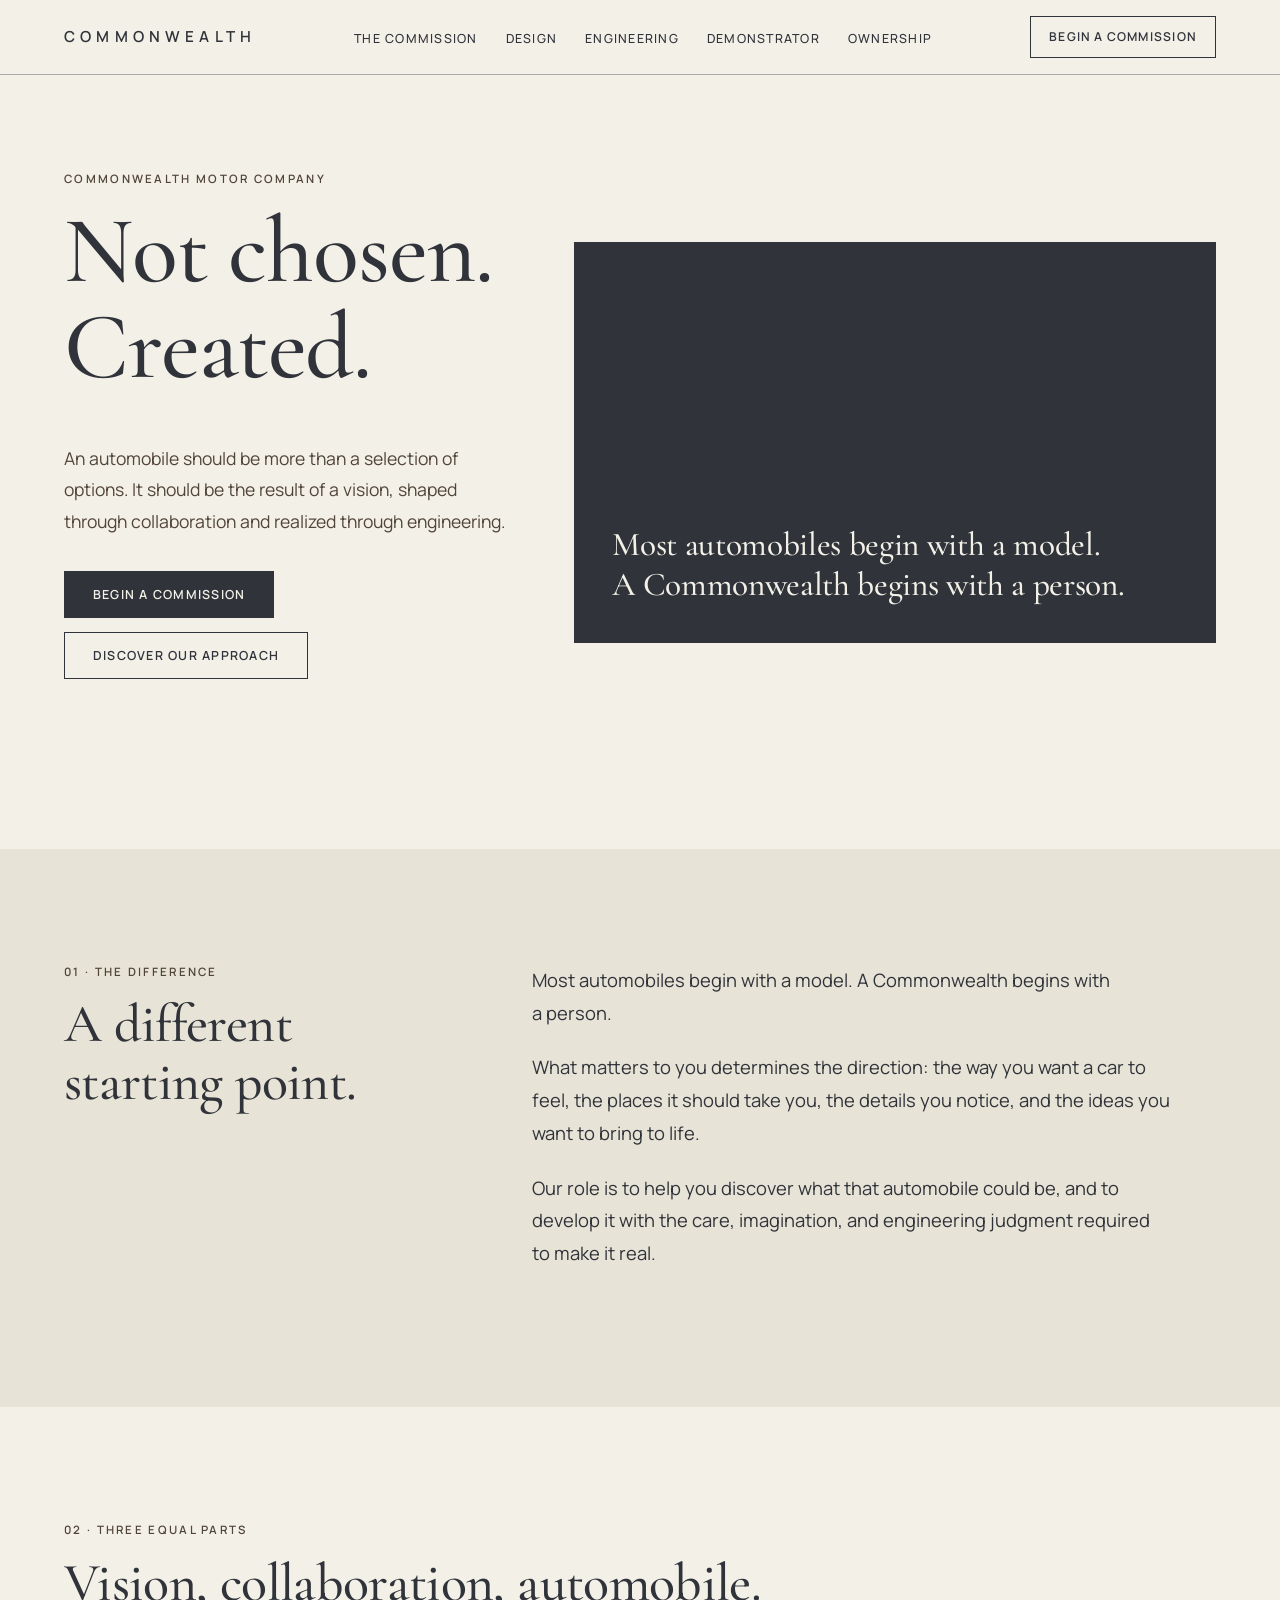
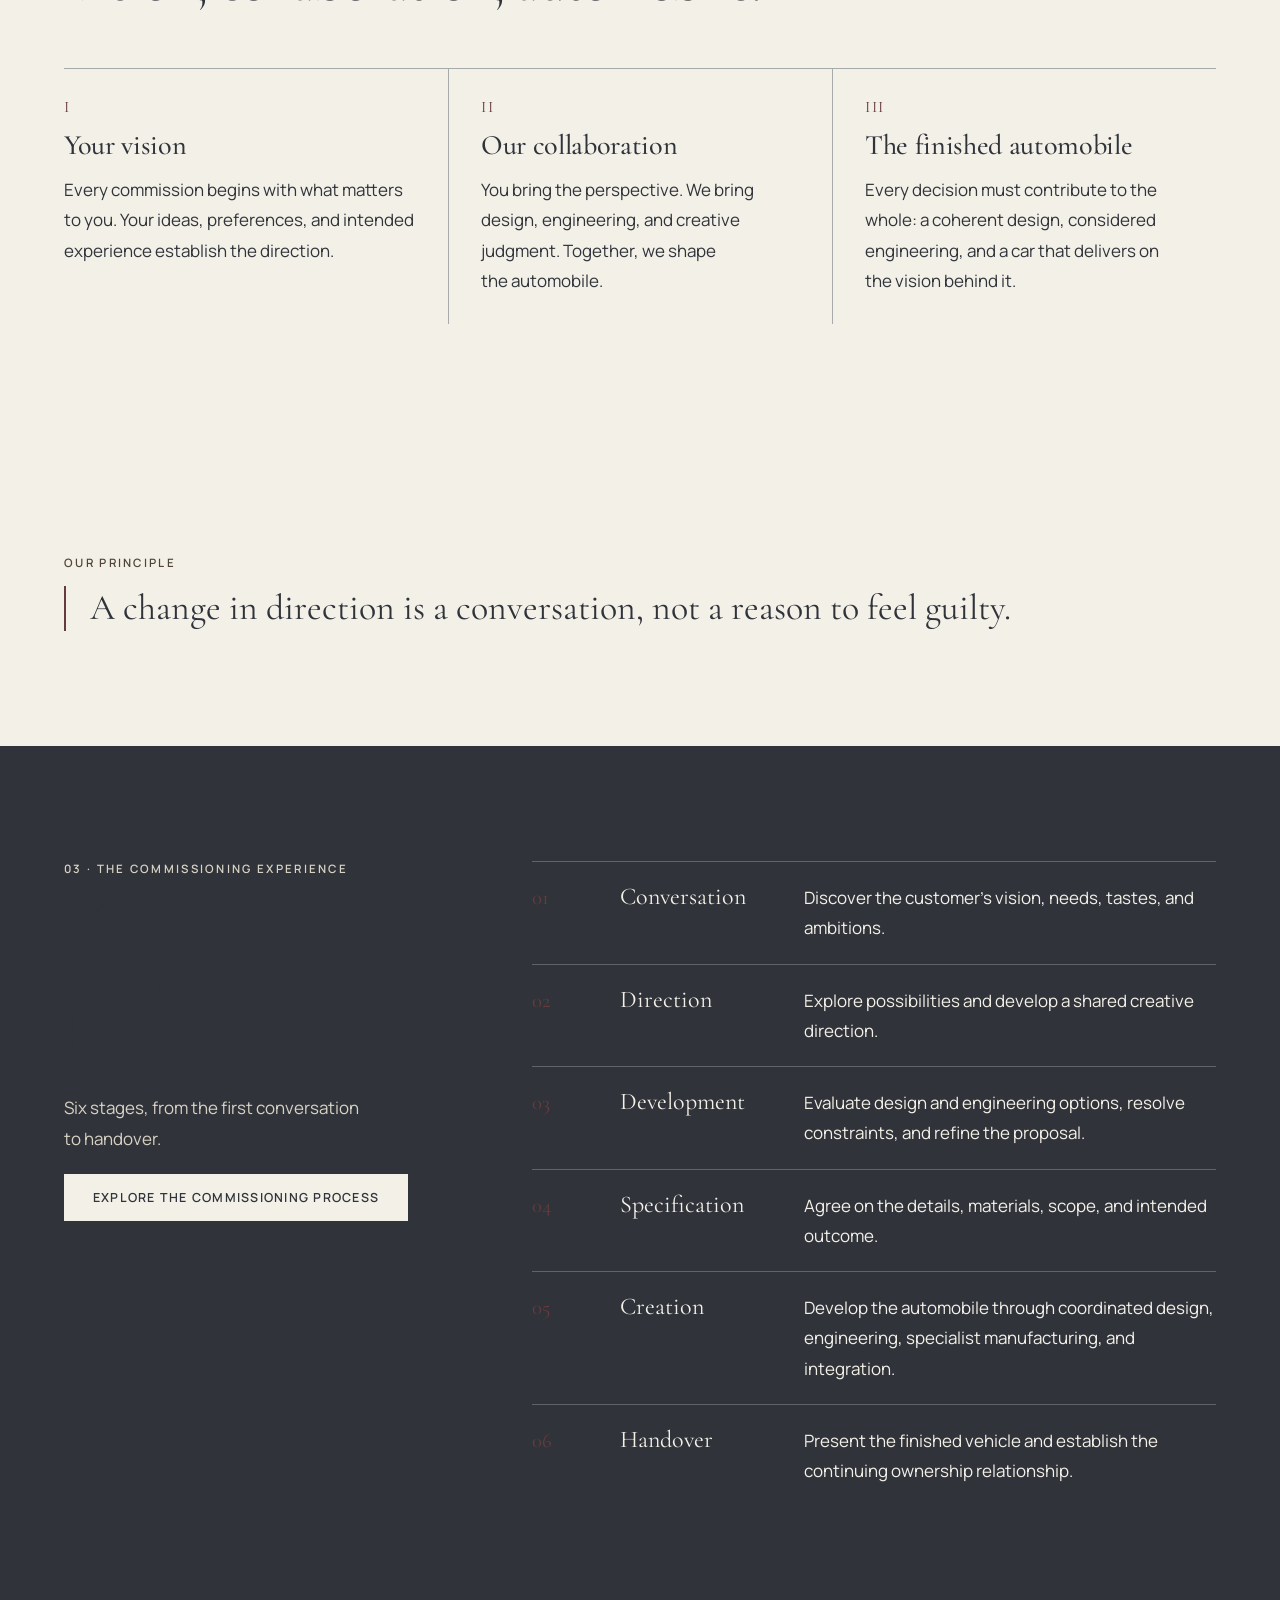
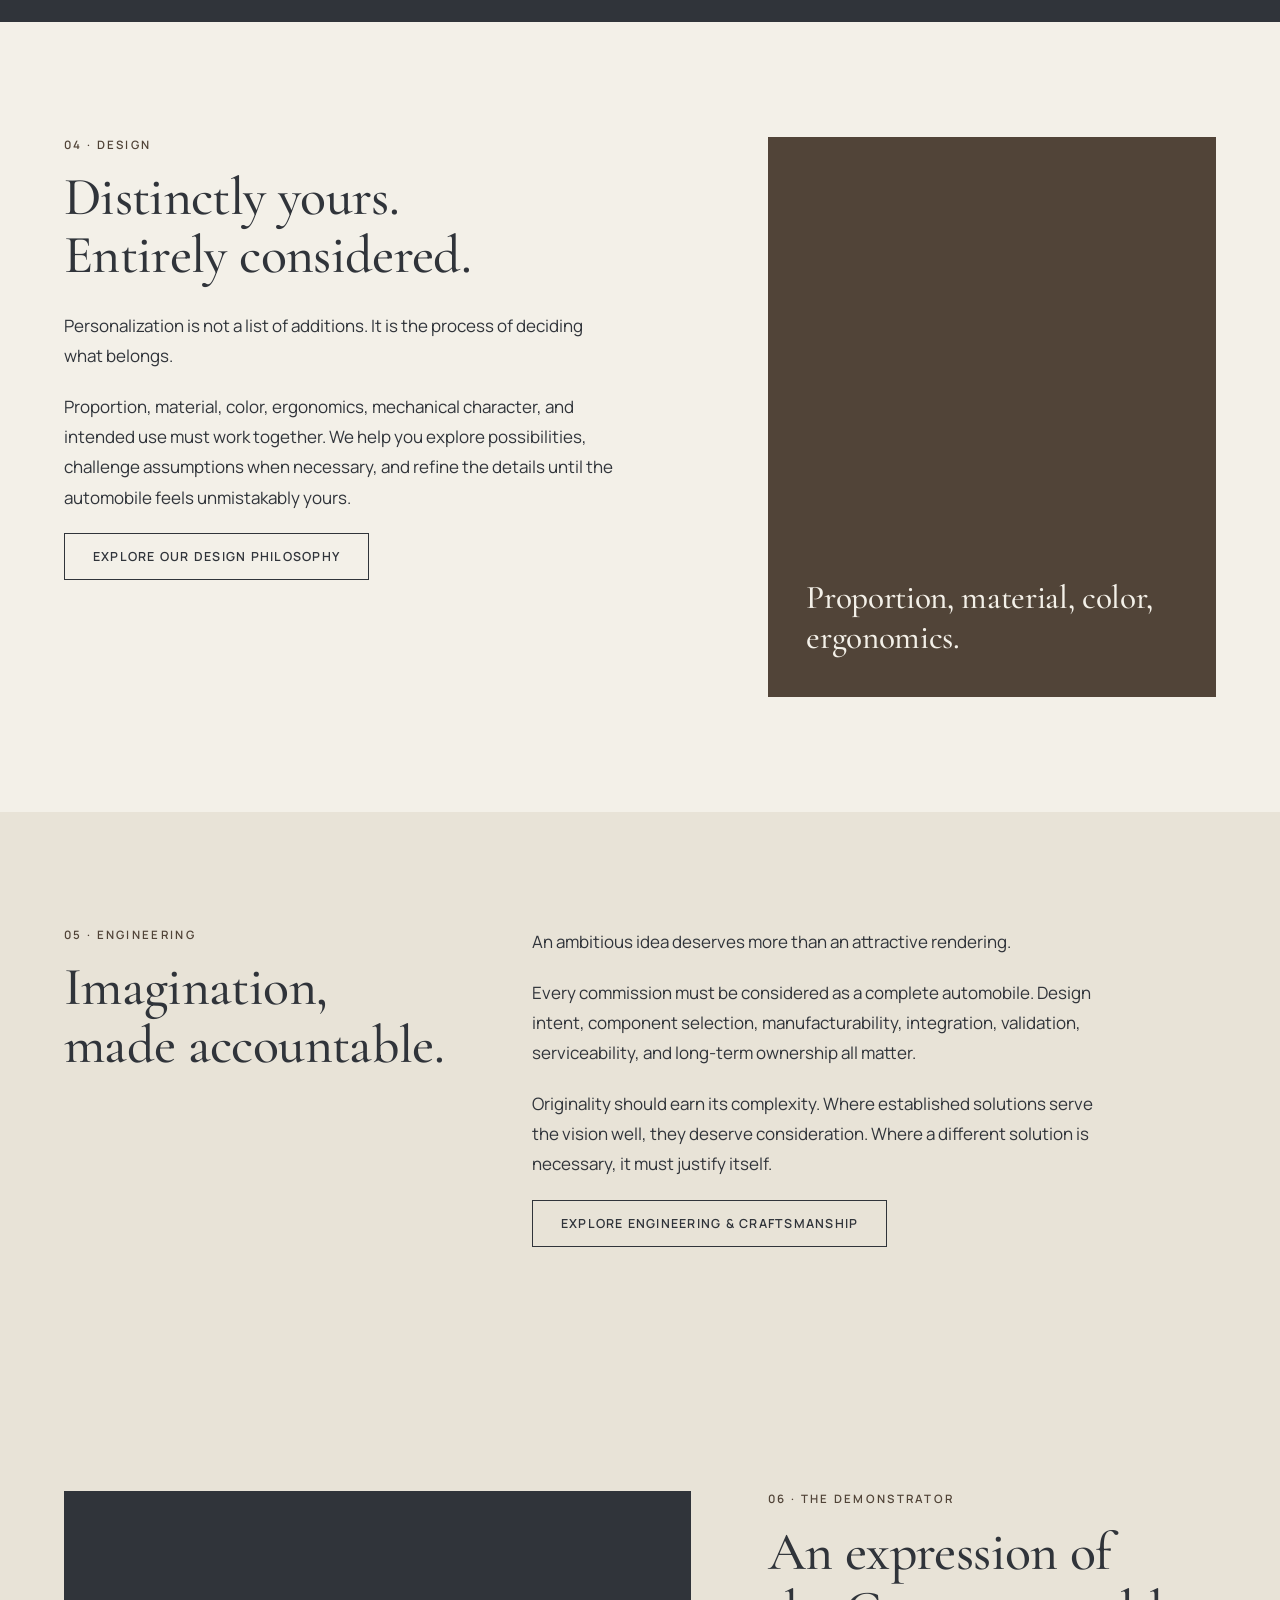
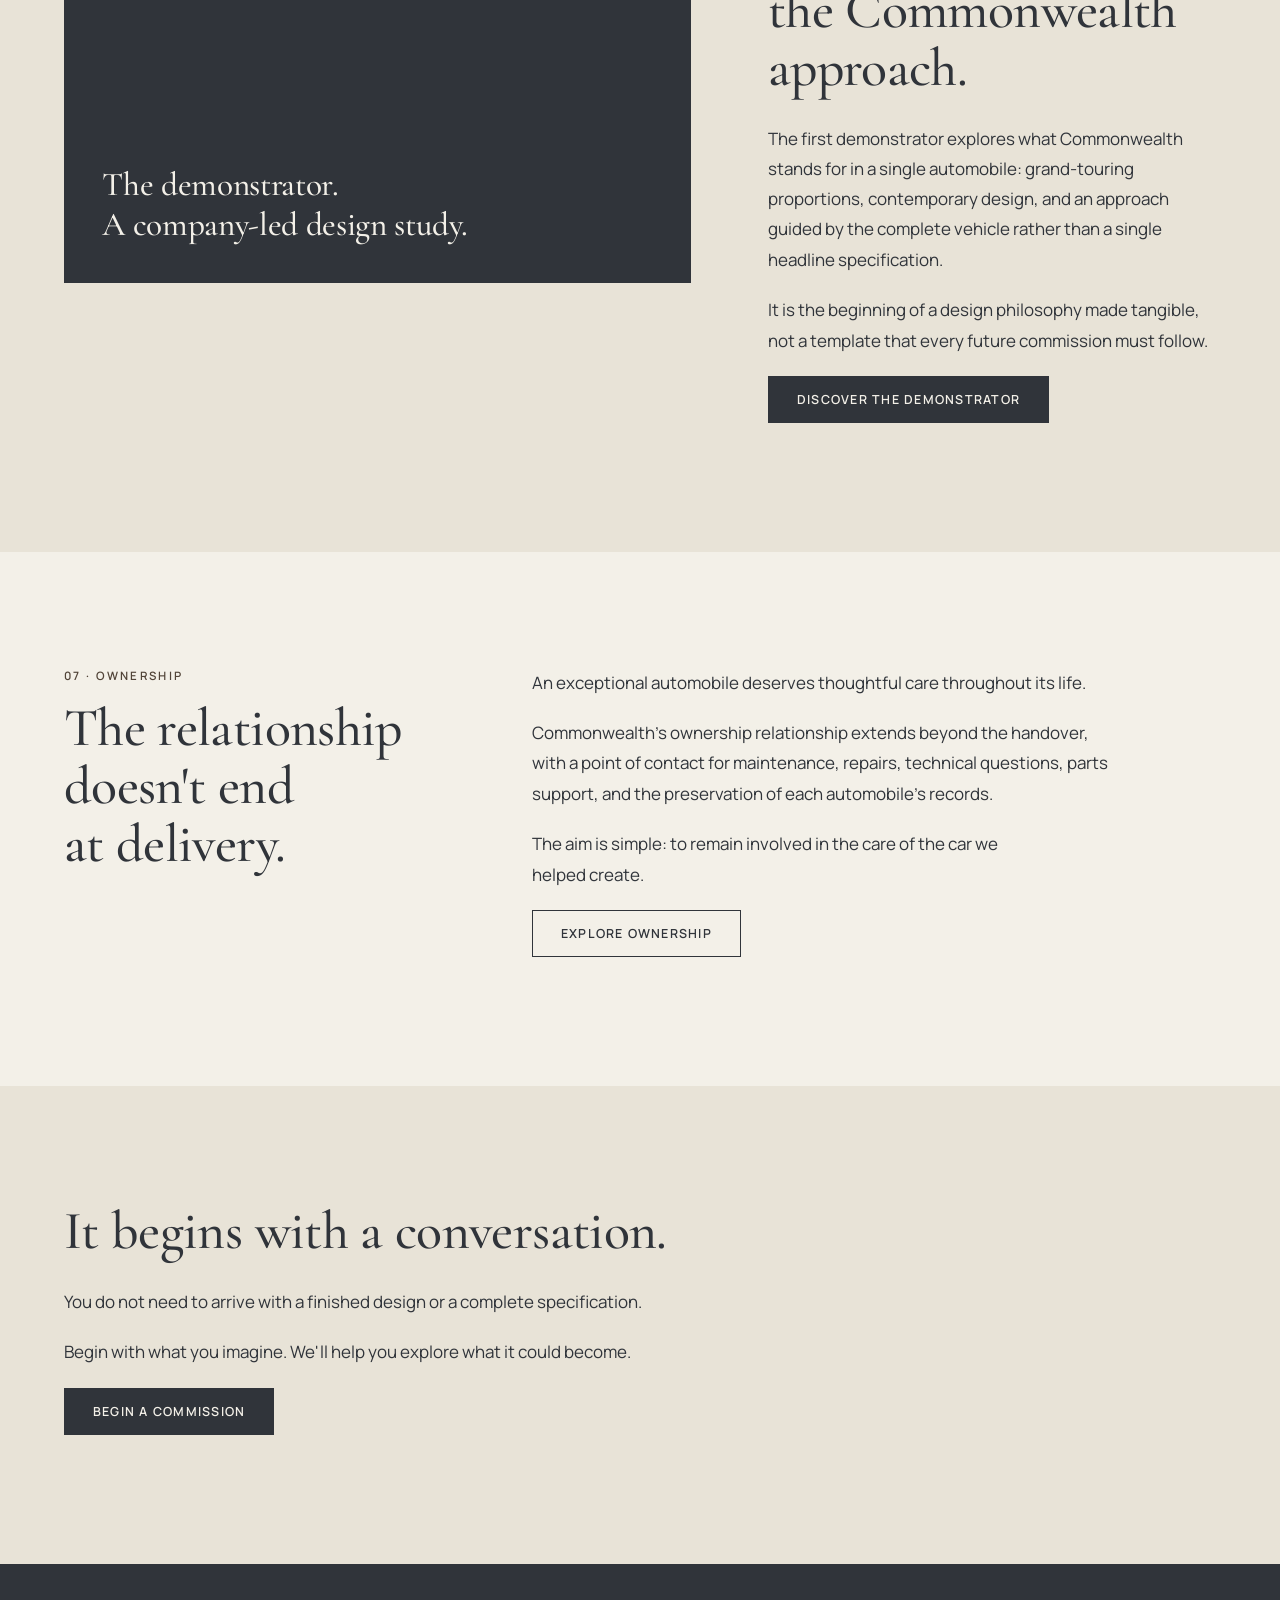
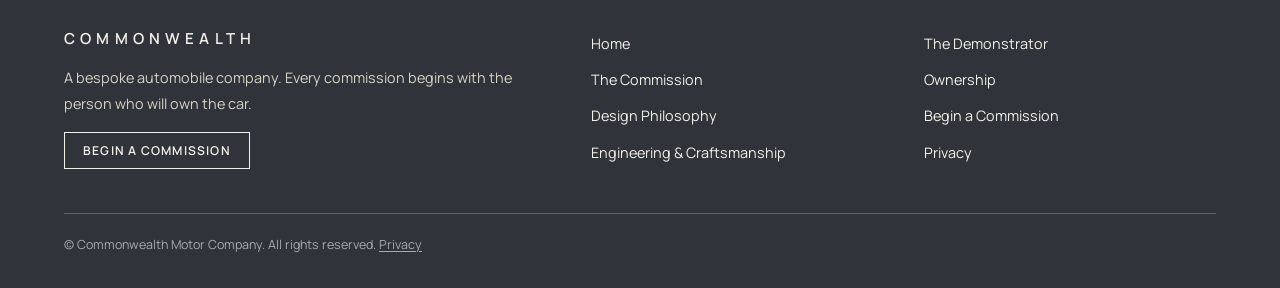
==== index.html @ df8554c3 "Add files via upload" ====
<!DOCTYPE html>
<html lang="en">
<head>
<meta charset="utf-8">
<meta name="viewport" content="width=device-width, initial-scale=1, viewport-fit=cover">
<meta name="description" content="Commonwealth Motor Company — a bespoke automobile company. Every commission begins with the person who will own the car.">
<title>Commonwealth Motor Company — Not chosen. Created.</title>
<link rel="icon" href="assets/favicon.svg" type="image/svg+xml">
<link rel="preconnect" href="https://fonts.googleapis.com">
<link rel="preconnect" href="https://fonts.gstatic.com" crossorigin>
<link href="https://fonts.googleapis.com/css2?family=Cormorant+Garamond:wght@400;500&family=Manrope:wght@400;500;600&display=swap" rel="stylesheet">
<link rel="stylesheet" href="assets/css/site.css">
<noscript><style>
@media(max-width:1180px){
  .menu{display:none}
  .bar{flex-wrap:wrap}
  nav{display:block;position:static;border:0;padding:0;width:100%}
  nav ul{flex-direction:row;flex-wrap:wrap;gap:12px 20px}
  nav a{font-size:.78rem;padding:4px 0}
  .bar>.begin{display:inline-block}
}
</style></noscript>
</head>
<body>
<a class="skip" href="#main">Skip to content</a>

<header><div class="bar">
<a class="wm" href="index.html" aria-label="COMMONWEALTH, home">COMMONWEALTH</a>
<nav id="nav" aria-label="Primary"><ul>
<li><a href="commission.html">The Commission</a></li>
<li><a href="design-philosophy.html">Design</a></li>
<li><a href="engineering-craftsmanship.html">Engineering</a></li>
<li><a href="demonstrator.html">Demonstrator</a></li>
<li><a href="ownership.html">Ownership</a></li>
</ul><a class="begin mbegin" href="begin-a-commission.html">Begin a Commission</a></nav>
<a class="begin" href="begin-a-commission.html">Begin a Commission</a>
<button class="menu" id="mb" aria-expanded="false" aria-controls="nav">Menu</button>
</div></header>

<main id="main" tabindex="-1">

<section class="w t hero">
  <div>
    <p class="eyebrow">Commonwealth Motor Company</p>
    <h1>Not chosen. Created.</h1>
    <p class="l">An automobile should be more than a selection of options. It should be the result of a vision, shaped through collaboration and realized through engineering.</p>
    <p style="margin-top:2em"><a class="btn" href="begin-a-commission.html">Begin a Commission</a><a class="btn q" href="commission.html">Discover Our Approach</a></p>
  </div>
  <!-- Image slot: replace this panel with a photograph -->
  <div class="ph">
    <p class="pq">Most automobiles begin with a model.<br>A Commonwealth begins with a person.</p>
  </div>
</section>

<div class="band"><div class="w split">
  <div><p class="eyebrow">01 · The difference</p><h2>A different starting point.</h2></div>
  <div style="font-size:1.15rem">
    <p>Most automobiles begin with a model. A Commonwealth begins with a person.</p>
    <p>What matters to you determines the direction: the way you want a car to feel, the places it should take you, the details you notice, and the ideas you want to bring to life.</p>
    <p>Our role is to help you discover what that automobile could be, and to develop it with the care, imagination, and engineering judgment required to make it real.</p>
  </div>
</div></div>

<div class="w">
  <p class="eyebrow">02 · Three equal parts</p>
  <h2 style="max-width:14em">Vision, collaboration, automobile.</h2>
  <div class="pil">
    <div><b>I</b><h3>Your vision</h3><p>Every commission begins with what matters to you. Your ideas, preferences, and intended experience establish the direction.</p></div>
    <div><b>II</b><h3>Our collaboration</h3><p>You bring the perspective. We bring design, engineering, and creative judgment. Together, we shape the automobile.</p></div>
    <div><b>III</b><h3>The finished automobile</h3><p>Every decision must contribute to the whole: a coherent design, considered engineering, and a car that delivers on the vision behind it.</p></div>
  </div>
</div>

<div class="w">
  <p class="eyebrow">Our principle</p>
  <div class="quote" style="margin:0">A change in direction is a conversation, not a reason to feel guilty.</div>
</div>

<div class="dark"><div class="w split">
  <div>
    <p class="eyebrow">03 · The commissioning experience</p>
    <h2>Made together, from the beginning.</h2>
    <p>Six stages, from the first conversation to handover.</p>
    <a class="btn" href="commission.html">Explore the Commissioning Process</a>
  </div>
  <ol class="st" style="margin:0">
    <li><strong>Conversation</strong><span>Discover the customer's vision, needs, tastes, and ambitions.</span></li>
    <li><strong>Direction</strong><span>Explore possibilities and develop a shared creative direction.</span></li>
    <li><strong>Development</strong><span>Evaluate design and engineering options, resolve constraints, and refine the proposal.</span></li>
    <li><strong>Specification</strong><span>Agree on the details, materials, scope, and intended outcome.</span></li>
    <li><strong>Creation</strong><span>Develop the automobile through coordinated design, engineering, specialist manufacturing, and integration.</span></li>
    <li><strong>Handover</strong><span>Present the finished vehicle and establish the continuing ownership relationship.</span></li>
  </ol>
</div></div>

<div class="w split r">
  <div>
    <p class="eyebrow">04 · Design</p>
    <h2>Distinctly yours. Entirely considered.</h2>
    <p>Personalization is not a list of additions. It is the process of deciding what belongs.</p>
    <p>Proportion, material, color, ergonomics, mechanical character, and intended use must work together. We help you explore possibilities, challenge assumptions when necessary, and refine the details until the automobile feels unmistakably yours.</p>
    <a class="btn q" href="design-philosophy.html">Explore Our Design Philosophy</a>
  </div>
  <!-- Image slot: replace this panel with a photograph -->
  <div class="ph b sq">
    <p class="pq">Proportion, material, color, ergonomics.</p>
  </div>
</div>

<div class="band"><div class="w split">
  <div><p class="eyebrow">05 · Engineering</p><h2>Imagination, made accountable.</h2></div>
  <div>
    <p>An ambitious idea deserves more than an attractive rendering.</p>
    <p>Every commission must be considered as a complete automobile. Design intent, component selection, manufacturability, integration, validation, serviceability, and long-term ownership all matter.</p>
    <p>Originality should earn its complexity. Where established solutions serve the vision well, they deserve consideration. Where a different solution is necessary, it must justify itself.</p>
    <a class="btn q" href="engineering-craftsmanship.html">Explore Engineering &amp; Craftsmanship</a>
  </div>
</div></div>

<div class="band"><div class="w split r">
  <!-- Image slot: replace this panel with a photograph -->
  <div class="ph">
    <p class="pq">The demonstrator.<br>A company-led design study.</p>
  </div>
  <div>
    <p class="eyebrow">06 · The demonstrator</p>
    <h2>An expression of the Commonwealth approach.</h2>
    <p>The first demonstrator explores what Commonwealth stands for in a single automobile: grand-touring proportions, contemporary design, and an approach guided by the complete vehicle rather than a single headline specification.</p>
    <p>It is the beginning of a design philosophy made tangible, not a template that every future commission must follow.</p>
    <a class="btn" href="demonstrator.html">Discover the Demonstrator</a>
  </div>
</div></div>

<div class="w split">
  <div><p class="eyebrow">07 · Ownership</p><h2>The relationship doesn't end at delivery.</h2></div>
  <div>
    <p>An exceptional automobile deserves thoughtful care throughout its life.</p>
    <p>Commonwealth's ownership relationship extends beyond the handover, with a point of contact for maintenance, repairs, technical questions, parts support, and the preservation of each automobile's records.</p>
    <p>The aim is simple: to remain involved in the care of the car we helped create.</p>
    <a class="btn q" href="ownership.html">Explore Ownership</a>
  </div>
</div>

<div class="band"><div class="w" style="text-align:left">
  <h2>It begins with a conversation.</h2>
  <p>You do not need to arrive with a finished design or a complete specification.</p>
  <p>Begin with what you imagine. We'll help you explore what it could become.</p>
  <a class="btn" href="begin-a-commission.html">Begin a Commission</a>
</div></div>

</main>

<footer><div class="in">
<div>
  <a class="wm" href="index.html">COMMONWEALTH</a>
  <p>A bespoke automobile company. Every commission begins with the person who will own the car.</p>
  <a class="begin" style="border-color:var(--ivory)" href="begin-a-commission.html">Begin a Commission</a>
</div>
<ul aria-label="Pages">
  <li><a href="index.html">Home</a></li>
  <li><a href="commission.html">The Commission</a></li>
  <li><a href="design-philosophy.html">Design Philosophy</a></li>
  <li><a href="engineering-craftsmanship.html">Engineering &amp; Craftsmanship</a></li>
</ul>
<ul aria-label="More">
  <li><a href="demonstrator.html">The Demonstrator</a></li>
  <li><a href="ownership.html">Ownership</a></li>
  <li><a href="begin-a-commission.html">Begin a Commission</a></li>
  <li><a href="privacy.html">Privacy</a></li>
</ul>
</div><div class="fine">© Commonwealth Motor Company. All rights reserved. <a href="privacy.html">Privacy</a></div></footer>

<script src="assets/js/site.js" defer></script>
</body>
</html>
---- assets/css/site.css ----
/* ==========================================================================
   Commonwealth Motor Company — website
   One stylesheet: tokens, base, layout, components, pages.

   Palette (official): ivory #F3F0E8 · bronze #514438 · graphite #30343A
                       silver #A7AAAB · oxblood #653B3D
   ========================================================================== */

/* --------------------------------------------------------------------------
   1. Tokens
   -------------------------------------------------------------------------- */
:root{
  --ivory:#F3F0E8;
  --bronze:#514438;
  --graphite:#30343A;
  --silver:#A7AAAB;
  --ox:#653B3D;

  --bg:#F3F0E8;
  --ink:#30343A;
  --soft:#514438;
  --rule:#A7AAAB;
  --panel:#E8E3D7;

  --serif:"Cormorant Garamond",Georgia,serif;
  --sans:Manrope,system-ui,sans-serif;

  --m:clamp(20px,5vw,80px);
  --ease:cubic-bezier(.2,.7,.2,1);
  --header-h:66px;

  color-scheme:light;
  box-sizing:border-box;
  padding-top:env(safe-area-inset-top,0px);
  padding-bottom:env(safe-area-inset-bottom,0px);
}

/* --------------------------------------------------------------------------
   2. Base
   -------------------------------------------------------------------------- */
html{scroll-padding-top:calc(var(--header-h,66px) + 92px + env(safe-area-inset-top,0px))}
*{box-sizing:border-box}

body{
  margin:0;
  background:var(--bg);
  color:var(--ink);
  font:400 clamp(17px,1.15vw,19px)/1.78 var(--sans);
  overflow-x:clip;
  -webkit-font-smoothing:antialiased;
  text-rendering:optimizeLegibility;
}

h1,h2,h3{
  font-family:var(--serif);
  font-weight:500;
  letter-spacing:-.012em;
  margin:0 0 .5em;
  text-wrap:balance;
  color:var(--ink);
}
h1{font-size:clamp(2.7rem,7.4vw,6rem);line-height:1.02}
h2{font-size:clamp(2.1rem,4.2vw,3.8rem);line-height:1.08}
h3{font-size:clamp(1.4rem,2.2vw,1.9rem);line-height:1.15}
p{margin:0 0 1.2em;max-width:58ch;text-wrap:pretty}
a{color:inherit}
:focus-visible{outline:2px solid var(--ox);outline-offset:3px}

.skip{position:absolute;left:-999px}
.skip:focus{left:8px;top:8px;background:var(--bg);padding:8px;z-index:20}

.eyebrow{
  font:600 .72rem var(--sans);
  letter-spacing:.2em;
  text-transform:uppercase;
  color:var(--soft);
  margin:0 0 1.4em;
}

/* Page enter motion */
main{animation:in .45s var(--ease)}
@keyframes in{from{opacity:0}}
@media(prefers-reduced-motion:reduce){*{animation:none!important;transition:none!important}}

/* --------------------------------------------------------------------------
   3. Header / navigation
   -------------------------------------------------------------------------- */
header{
  position:sticky;
  top:env(safe-area-inset-top,0px);
  z-index:10;
  background:var(--bg);
  border-bottom:1px solid var(--rule);
  transition:box-shadow .3s var(--ease);
}
.bar{
  display:flex;
  align-items:center;
  justify-content:space-between;
  gap:20px;
  padding:16px var(--m);
  max-width:1440px;
  margin:0 auto;
}
.wm{font:600 .95rem var(--sans);letter-spacing:.34em;text-decoration:none}
nav ul{display:flex;gap:28px;list-style:none;margin:0;padding:0}
nav a,.cta-s{
  font-size:.78rem;
  letter-spacing:.1em;
  text-transform:uppercase;
  text-decoration:none;
  font-weight:500;
  background:linear-gradient(currentColor,currentColor) 0 100%/0 1px no-repeat;
  padding:4px 0;
  transition:background-size .3s var(--ease);
}
nav a:hover,nav a[aria-current]{background-size:100% 1px}

.begin{
  border:1px solid var(--ink);
  padding:9px 18px;
  font-size:.76rem;
  letter-spacing:.1em;
  text-transform:uppercase;
  text-decoration:none;
  font-weight:600;
  transition:background .25s,color .25s;
}
.begin:hover,.begin[aria-current]{background:var(--ink);color:var(--bg)}

.menu{
  display:none;
  background:none;
  border:1px solid var(--ink);
  color:var(--ink);
  padding:9px 16px;
  font:600 .8rem var(--sans);
  letter-spacing:.1em;
  text-transform:uppercase;
  cursor:pointer;
}
@media(max-width:1180px){
  .menu{display:block}
  nav{
    display:none;
    position:absolute;
    left:0;
    right:0;
    top:100%;
    background:var(--bg);
    border-bottom:1px solid var(--rule);
    padding:12px var(--m) 28px;
  }
  nav.open{display:block}
  nav ul{flex-direction:column;gap:4px}
  nav a{display:inline-block;font-size:1rem;padding:10px 0}
  .bar>.begin{display:none}
  .mbegin{display:inline-block!important;margin-top:16px}
}
.mbegin{display:none}

/* --------------------------------------------------------------------------
   4. Layout
   -------------------------------------------------------------------------- */
.w{max-width:1440px;margin:0 auto;padding:clamp(64px,9vw,128px) var(--m)}
.w.t{padding-top:clamp(40px,6vw,88px)}

.band{background:var(--panel)}

.split{display:grid;grid-template-columns:4fr 7fr;gap:clamp(24px,6vw,96px)}
.split.r{grid-template-columns:7fr 5fr}
@media(max-width:900px){.split,.split.r{grid-template-columns:1fr}}

.hero{
  display:grid;
  grid-template-columns:5fr 7fr;
  gap:clamp(24px,4vw,72px);
  align-items:center;
  min-height:min(86vh,820px);
}
@media(max-width:900px){.hero{grid-template-columns:1fr;min-height:0}}
.hero p.l{font-size:1.1rem;color:var(--soft);margin-top:1.2em}

/* --------------------------------------------------------------------------
   5. Components
   -------------------------------------------------------------------------- */

/* Buttons */
.btn{
  display:inline-block;
  padding:14px 28px;
  background:var(--ink);
  color:var(--bg);
  text-decoration:none;
  font:600 .78rem var(--sans);
  letter-spacing:.1em;
  text-transform:uppercase;
  border:1px solid var(--ink);
  margin:0 14px 14px 0;
  cursor:pointer;
  transition:background .25s,color .25s;
}
.btn:hover{background:var(--bronze);border-color:var(--bronze);color:var(--ivory)}
.btn.q{background:none;color:var(--ink)}
.btn.q:hover{background:var(--ink);color:var(--bg);border-color:var(--ink)}

/* Media panels — replace the pull quote with an <img>/<picture> when photography is ready */
.ph{
  background:var(--graphite);
  color:var(--ivory);
  position:relative;
  display:flex;
  flex-direction:column;
  justify-content:flex-end;
  aspect-ratio:16/10;
  overflow:hidden;
}
.ph svg{width:100%;display:block;margin-top:auto}
.ph .pq{
  margin:auto 0 0;
  padding:clamp(20px,3vw,44px);
  font:500 clamp(1.5rem,2.6vw,2.5rem)/1.2 var(--serif);
  letter-spacing:-.01em;
  max-width:none;
}
.ph.b{background:var(--bronze)}
.ph.sq{aspect-ratio:4/5}

/* Pull quote */
.quote{
  font:400 clamp(1.5rem,2.8vw,2.3rem)/1.25 var(--serif);
  border-left:2px solid var(--ox);
  padding-left:24px;
  max-width:28em;
  margin:40px 0;
}

/* Pillars */
.pil{
  display:grid;
  grid-template-columns:repeat(3,1fr);
  gap:0;
  margin-top:56px;
  border-top:1px solid var(--rule);
}
.pil>div{padding:28px 32px 8px 0}
.pil>div+div{border-left:1px solid var(--rule);padding-left:32px}
.pil b{font:400 1rem var(--serif);color:var(--ox);display:block;margin-bottom:12px;letter-spacing:.1em}
@media(max-width:900px){
  .pil{grid-template-columns:1fr}
  .pil>div+div{border-left:0;border-top:1px solid var(--rule);padding-left:0}
}

/* Numbered stage summary */
.st{list-style:none;margin:40px 0 0;padding:0;counter-reset:s}
.st li{
  display:grid;
  grid-template-columns:64px 160px 1fr;
  gap:12px 24px;
  padding:20px 0;
  border-top:1px solid var(--rule);
  align-items:baseline;
}
.st li::before{counter-increment:s;content:"0" counter(s);font:400 1.3rem var(--serif);color:var(--ox)}
.st strong{font:400 1.5rem var(--serif)}
@media(max-width:700px){
  .st li{grid-template-columns:44px 1fr}
  .st li span{grid-column:2}
}

/* Quiet list */
.lst{list-style:none;margin:28px 0 0;padding:0}
.lst li{padding:16px 0;border-top:1px solid var(--rule)}
.lst strong{font:400 1.35rem var(--serif);display:block}

/* FAQ */
.faq{margin-top:32px;max-width:860px;border-bottom:1px solid var(--rule)}
.faq details{border-top:1px solid var(--rule);padding:4px 0}
.faq summary{
  cursor:pointer;
  font:500 1.45rem var(--serif);
  padding:16px 0;
  list-style:none;
  display:flex;
  justify-content:space-between;
  gap:20px;
}
.faq summary::-webkit-details-marker{display:none}
.faq summary::after{content:"+";color:var(--ox);font-size:1.6rem;line-height:1}
.faq details[open] summary::after{content:"\2212"}
.faq details p{padding-bottom:12px}

/* Continue link */
.nx{
  display:flex;
  justify-content:space-between;
  align-items:baseline;
  gap:20px;
  padding:40px var(--m);
  border-top:1px solid var(--rule);
  text-decoration:none;
  max-width:1440px;
  margin:0 auto;
}
.nx span{font:600 .72rem var(--sans);letter-spacing:.2em;text-transform:uppercase;color:var(--soft)}
.nx strong{
  font:500 clamp(1.5rem,3.2vw,2.6rem) var(--serif);
  background:linear-gradient(currentColor,currentColor) 0 100%/0 1px no-repeat;
  transition:background-size .3s var(--ease);
}
.nx:hover strong{background-size:100% 1px}

/* Dark surface */
.dark{background:var(--graphite);color:var(--ivory)}
.dark .eyebrow,.dark p{color:#d8d2c4}
.dark .btn{background:var(--ivory);color:var(--graphite);border-color:var(--ivory)}
.dark .btn:hover{background:var(--silver);border-color:var(--silver);color:var(--graphite)}
.dark :focus-visible{outline-color:var(--silver)}
.dark .st li,.dark .lst li{border-top-color:rgba(167,170,171,.4)}

/* --------------------------------------------------------------------------
   6. Pages
   -------------------------------------------------------------------------- */

/* Commission — full stage blocks */
.stage{
  border-top:1px solid var(--rule);
  padding:40px 0;
  display:grid;
  grid-template-columns:4fr 8fr;
  gap:24px 64px;
}
.stage h2{font-size:clamp(1.8rem,3vw,2.6rem)}
.stage dl{display:grid;grid-template-columns:150px 1fr;gap:10px 20px;margin:0}
.stage dt{
  font:600 .7rem var(--sans);
  letter-spacing:.14em;
  text-transform:uppercase;
  color:var(--soft);
  padding-top:5px;
}
.stage dd{margin:0}
@media(max-width:800px){
  .stage{grid-template-columns:1fr}
  .stage dl{grid-template-columns:1fr;gap:2px}
  .stage dd{margin-bottom:12px}
}

/* Commission — sticky stage index */
.stages-wrap{position:relative}
.stage-index{
  position:sticky;
  top:calc(env(safe-area-inset-top,0px) + var(--header-h,66px));
  z-index:5;
  background:var(--bg);
  border-bottom:1px solid var(--rule);
  margin-top:clamp(16px,3vw,40px);
}
.stage-index ol{
  list-style:none;
  display:flex;
  gap:26px;
  margin:0 auto;
  padding:0 var(--m);
  max-width:1440px;
  overflow-x:auto;
  scrollbar-width:none;
}
.stage-index ol::-webkit-scrollbar{display:none}
.stage-index a{
  position:relative;
  display:block;
  padding:13px 0;
  white-space:nowrap;
  font:600 .7rem var(--sans);
  letter-spacing:.14em;
  text-transform:uppercase;
  text-decoration:none;
  color:var(--soft);
  transition:color .25s;
}
.stage-index a:hover{color:var(--ink)}
.stage-index a[aria-current]{color:var(--ox)}
.stage-index a[aria-current]::after{
  content:"";
  position:absolute;
  left:0;
  right:0;
  bottom:-1px;
  height:2px;
  background:var(--ox);
}
.w.stages{padding-top:clamp(24px,3vw,48px)}

/* Enquiry form */
form{display:grid;gap:22px;max-width:640px;margin-top:32px}
label{font:600 .8rem var(--sans);display:grid;gap:8px}
input,textarea,select{
  font:400 1rem var(--sans);
  padding:13px;
  border:1px solid var(--soft);
  background:transparent;
  color:var(--ink);
  border-radius:0;
  width:100%;
}
textarea{min-height:120px;resize:vertical}
input[aria-invalid="true"],textarea[aria-invalid="true"]{border-color:var(--ox);border-width:2px}
.err{color:var(--ox);font-weight:500;font-size:.85rem;min-height:1.2em}
.ok{border:1px solid var(--bronze);padding:32px;max-width:640px;margin-top:32px}
.note{font-size:.8rem;color:var(--soft)}
.note a{text-decoration:underline;text-underline-offset:3px}

/* --------------------------------------------------------------------------
   7. Footer
   -------------------------------------------------------------------------- */
footer{background:var(--graphite);color:var(--ivory);padding:64px var(--m) 32px}
footer .in{
  max-width:1440px;
  margin:0 auto;
  display:grid;
  grid-template-columns:5fr 3fr 3fr;
  gap:40px;
}
@media(max-width:800px){footer .in{grid-template-columns:1fr}}
footer ul{list-style:none;margin:0;padding:0}
footer li{margin-bottom:6px}
footer a{text-decoration:none;font-size:.9rem}
footer a:hover{text-decoration:underline}
footer .wm{display:block;margin-bottom:16px}
footer p{color:#d8d2c4;font-size:.9rem}
footer .fine{
  max-width:1440px;
  margin:40px auto 0;
  border-top:1px solid rgba(167,170,171,.4);
  padding-top:20px;
  font-size:.78rem;
  color:var(--silver);
}
footer :focus-visible{outline-color:var(--silver)}
.fine a{font-size:inherit;text-decoration:underline;text-underline-offset:2px}
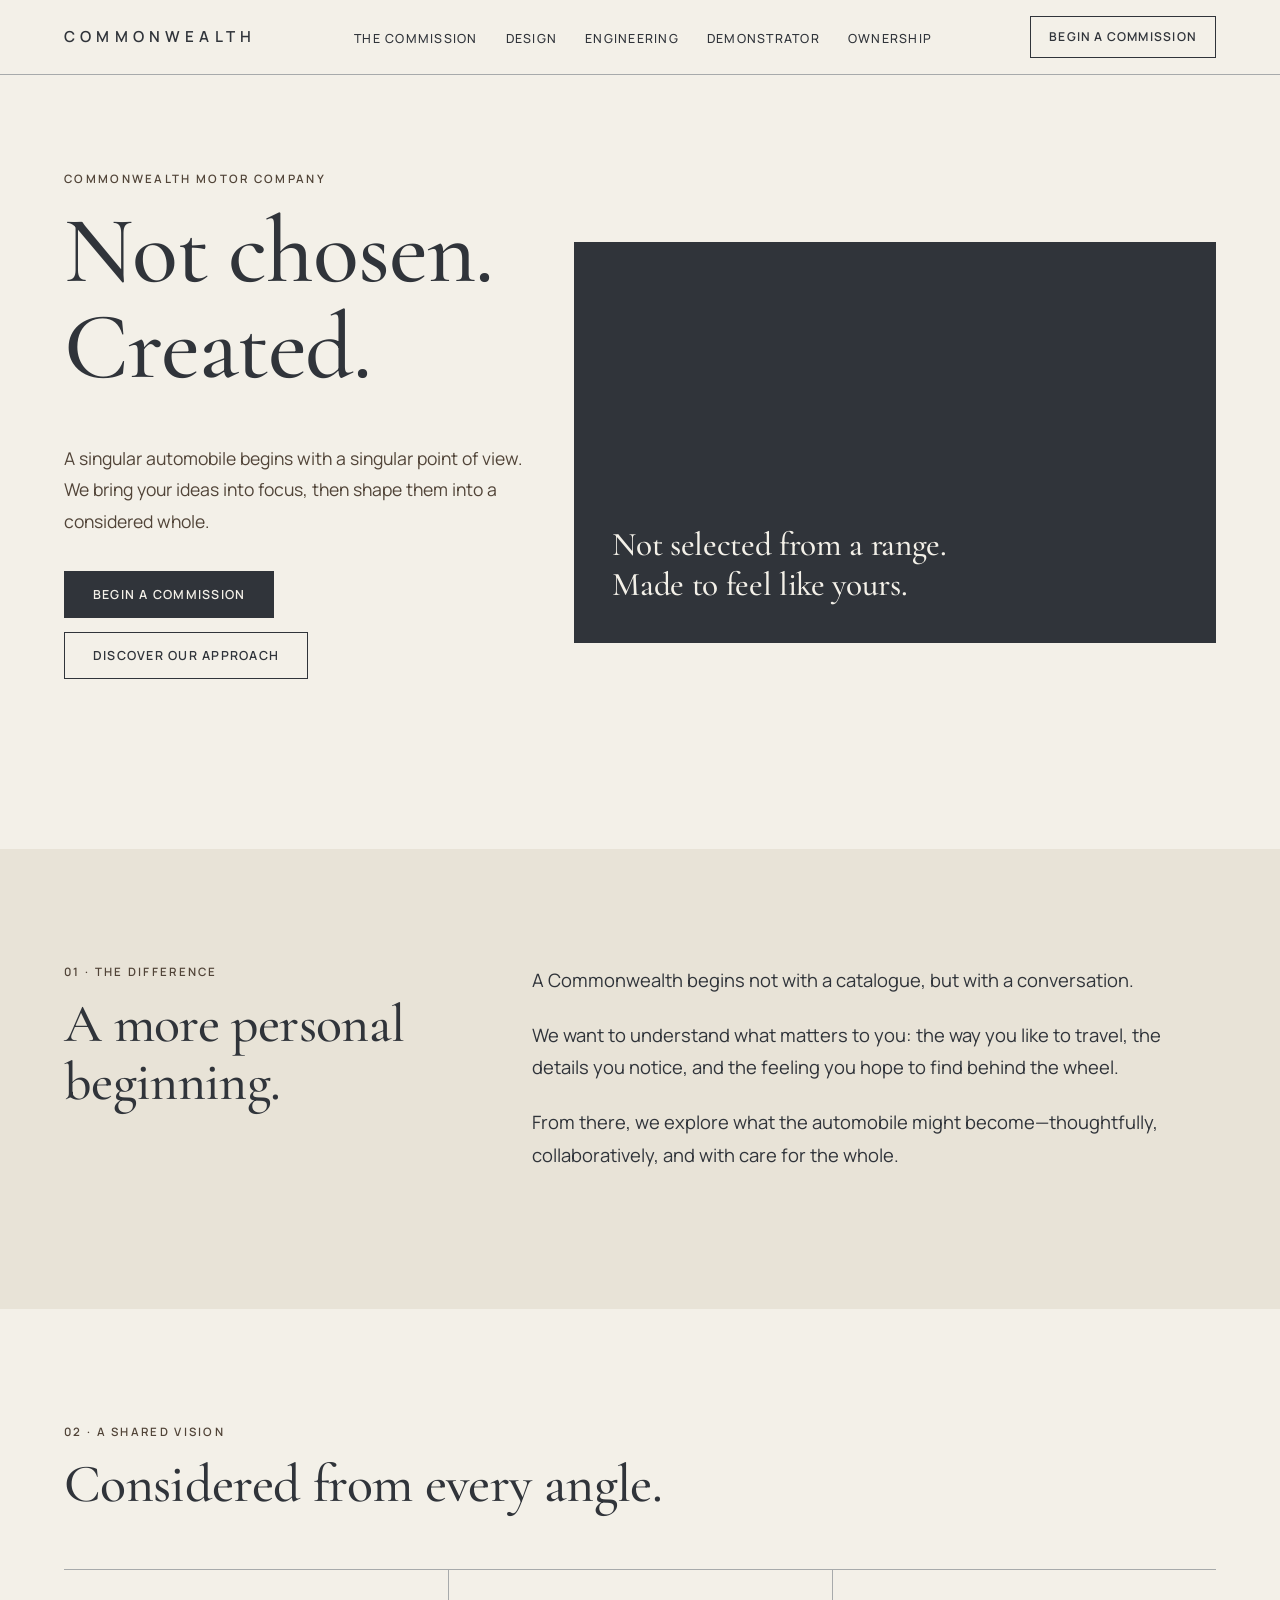
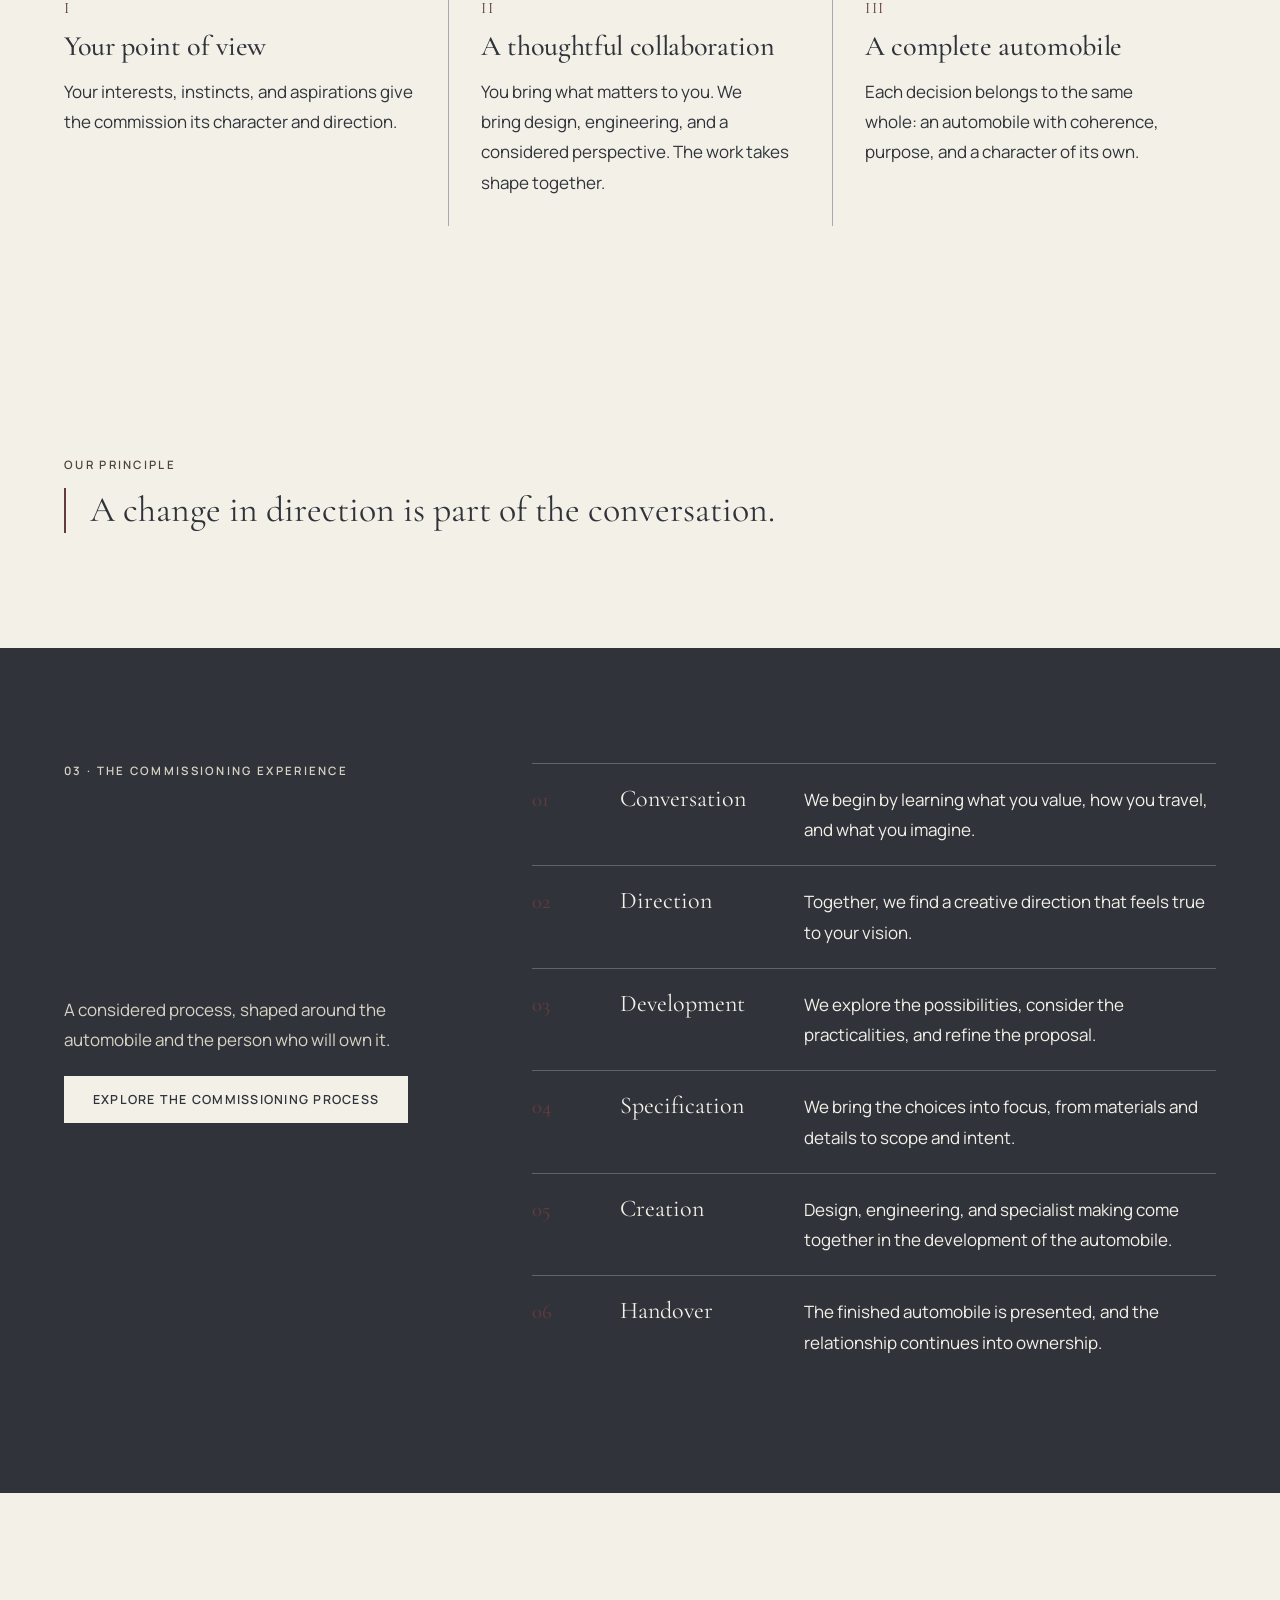
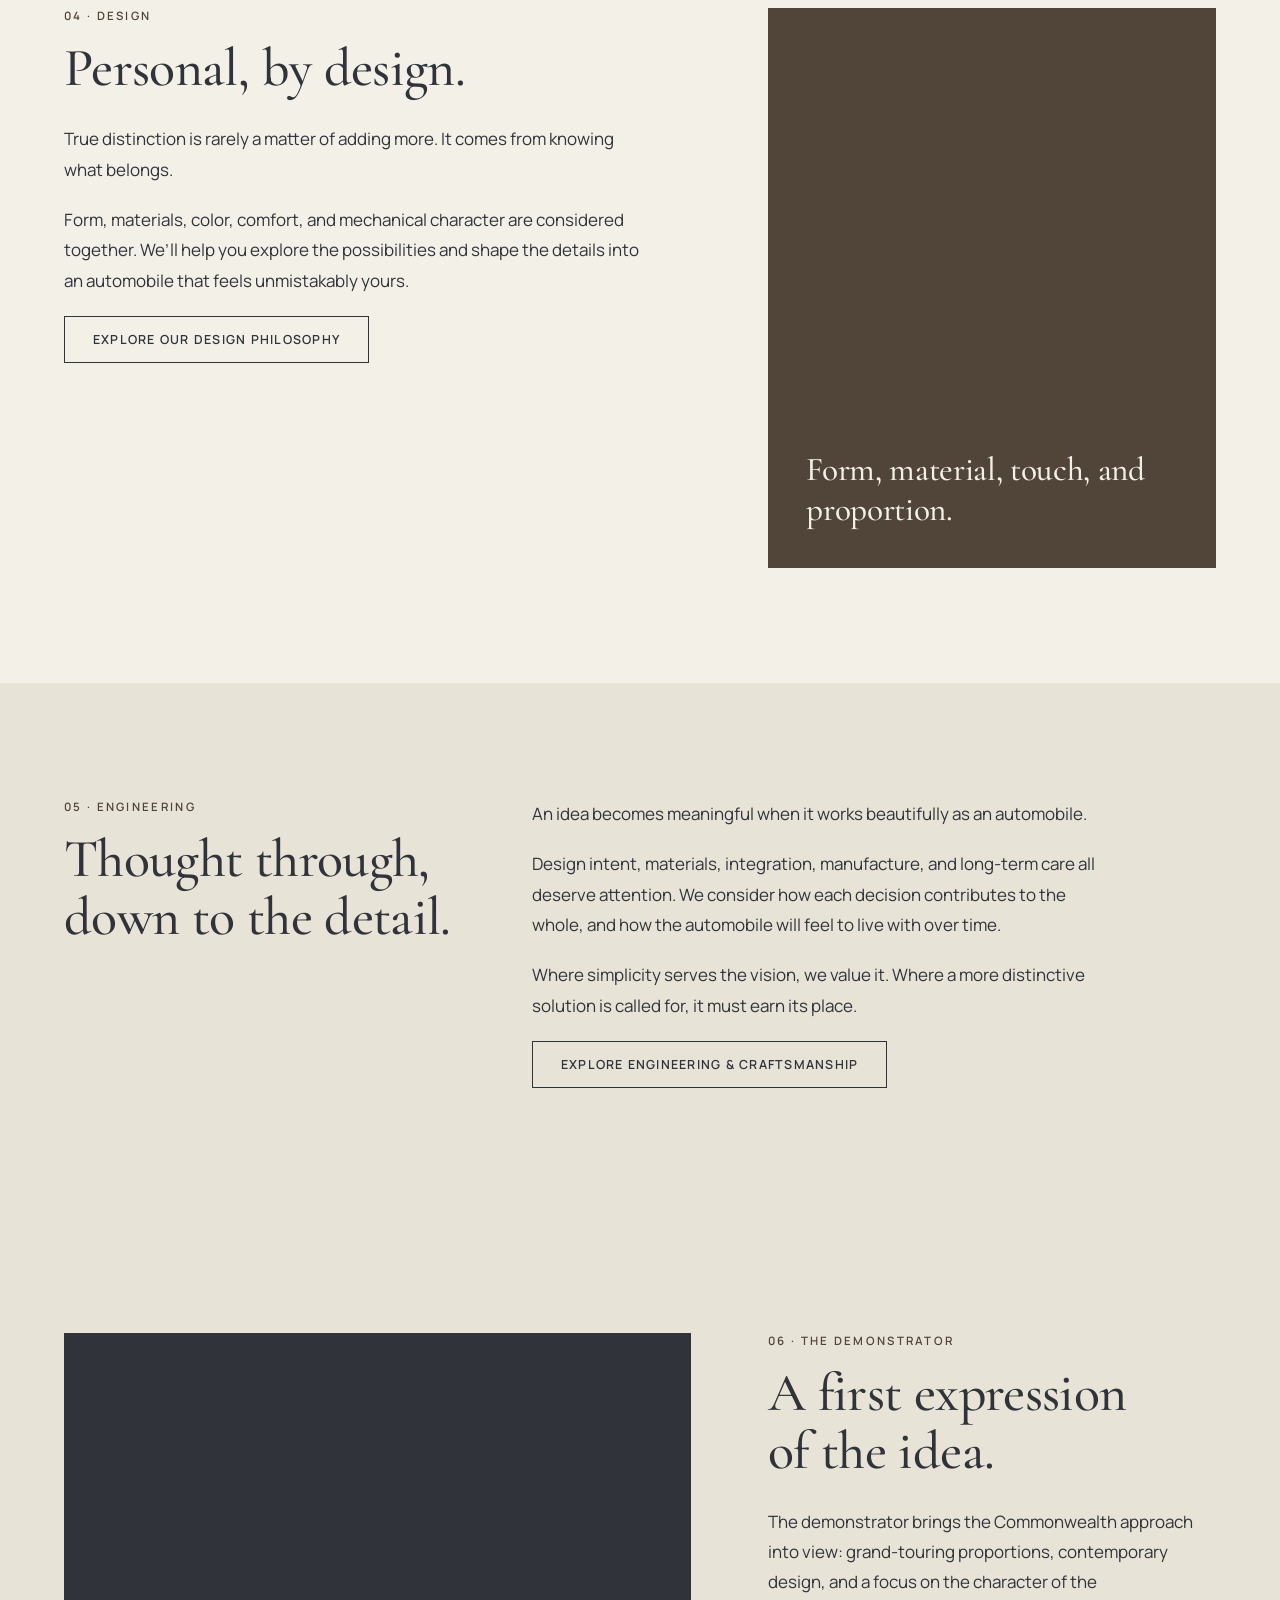
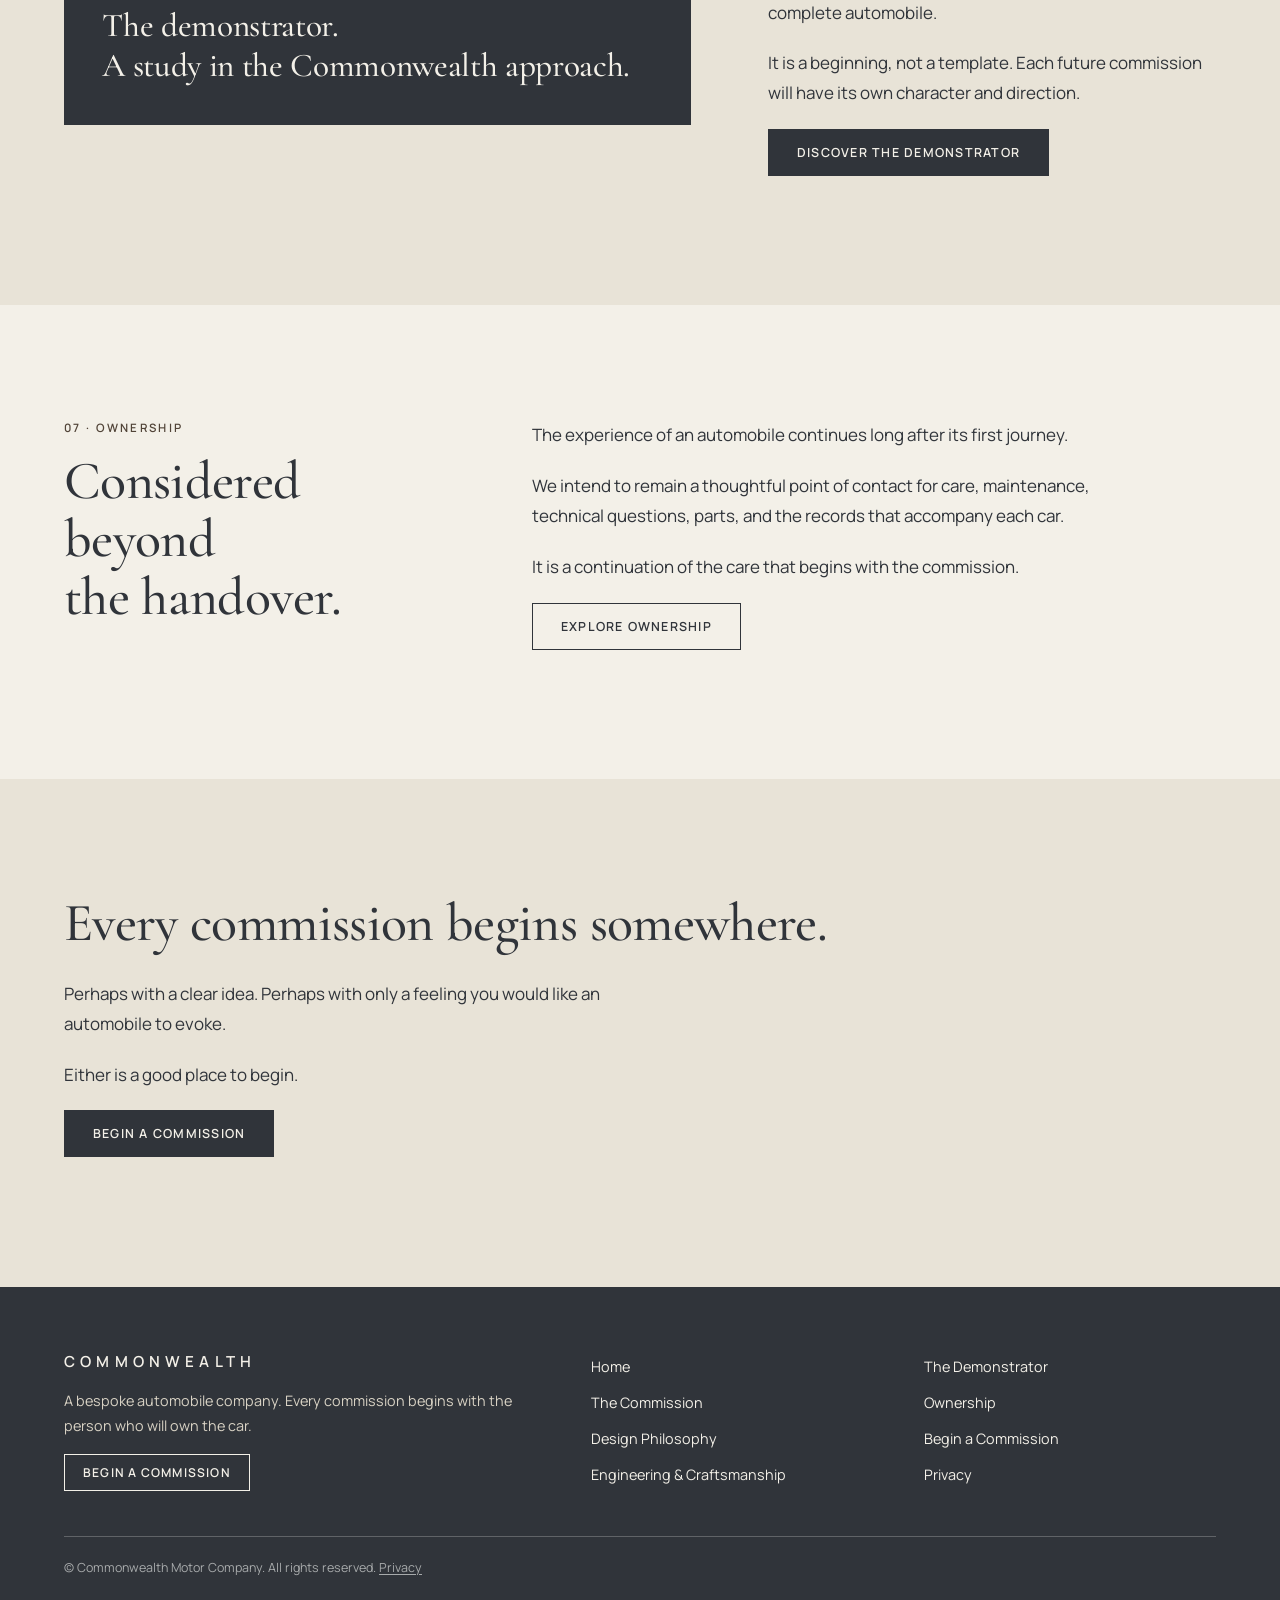
==== commit 0ab8a7c8: "Update index.html" ====
--- a/index.html
+++ b/index.html
@@ -3,7 +3,7 @@
 <head>
 <meta charset="utf-8">
 <meta name="viewport" content="width=device-width, initial-scale=1, viewport-fit=cover">
-<meta name="description" content="Commonwealth Motor Company — a bespoke automobile company. Every commission begins with the person who will own the car.">
+<meta name="description" content="Commonwealth Motor Company — a bespoke automobile company. Not chosen. Created.">
 <title>Commonwealth Motor Company — Not chosen. Created.</title>
 <link rel="icon" href="assets/favicon.svg" type="image/svg+xml">
 <link rel="preconnect" href="https://fonts.googleapis.com">
@@ -43,76 +43,76 @@
   <div>
     <p class="eyebrow">Commonwealth Motor Company</p>
     <h1>Not chosen. Created.</h1>
-    <p class="l">An automobile should be more than a selection of options. It should be the result of a vision, shaped through collaboration and realized through engineering.</p>
+    <p class="l">A singular automobile begins with a singular point of view. We bring your ideas into focus, then shape them into a considered whole.</p>
     <p style="margin-top:2em"><a class="btn" href="begin-a-commission.html">Begin a Commission</a><a class="btn q" href="commission.html">Discover Our Approach</a></p>
   </div>
   <!-- Image slot: replace this panel with a photograph -->
   <div class="ph">
-    <p class="pq">Most automobiles begin with a model.<br>A Commonwealth begins with a person.</p>
+    <p class="pq">Not selected from a range.<br>Made to feel like yours.</p>
   </div>
 </section>
 
 <div class="band"><div class="w split">
-  <div><p class="eyebrow">01 · The difference</p><h2>A different starting point.</h2></div>
+  <div><p class="eyebrow">01 · The difference</p><h2>A more personal beginning.</h2></div>
   <div style="font-size:1.15rem">
-    <p>Most automobiles begin with a model. A Commonwealth begins with a person.</p>
-    <p>What matters to you determines the direction: the way you want a car to feel, the places it should take you, the details you notice, and the ideas you want to bring to life.</p>
-    <p>Our role is to help you discover what that automobile could be, and to develop it with the care, imagination, and engineering judgment required to make it real.</p>
+    <p>A Commonwealth begins not with a catalogue, but with a conversation.</p>
+    <p>We want to understand what matters to you: the way you like to travel, the details you notice, and the feeling you hope to find behind the wheel.</p>
+    <p>From there, we explore what the automobile might become—thoughtfully, collaboratively, and with care for the whole.</p>
   </div>
 </div></div>
 
 <div class="w">
-  <p class="eyebrow">02 · Three equal parts</p>
-  <h2 style="max-width:14em">Vision, collaboration, automobile.</h2>
+  <p class="eyebrow">02 · A shared vision</p>
+  <h2 style="max-width:14em">Considered from every angle.</h2>
   <div class="pil">
-    <div><b>I</b><h3>Your vision</h3><p>Every commission begins with what matters to you. Your ideas, preferences, and intended experience establish the direction.</p></div>
-    <div><b>II</b><h3>Our collaboration</h3><p>You bring the perspective. We bring design, engineering, and creative judgment. Together, we shape the automobile.</p></div>
-    <div><b>III</b><h3>The finished automobile</h3><p>Every decision must contribute to the whole: a coherent design, considered engineering, and a car that delivers on the vision behind it.</p></div>
+    <div><b>I</b><h3>Your point of view</h3><p>Your interests, instincts, and aspirations give the commission its character and direction.</p></div>
+    <div><b>II</b><h3>A thoughtful collaboration</h3><p>You bring what matters to you. We bring design, engineering, and a considered perspective. The work takes shape together.</p></div>
+    <div><b>III</b><h3>A complete automobile</h3><p>Each decision belongs to the same whole: an automobile with coherence, purpose, and a character of its own.</p></div>
   </div>
 </div>
 
 <div class="w">
   <p class="eyebrow">Our principle</p>
-  <div class="quote" style="margin:0">A change in direction is a conversation, not a reason to feel guilty.</div>
+  <div class="quote" style="margin:0">A change in direction is part of the conversation.</div>
 </div>
 
 <div class="dark"><div class="w split">
   <div>
     <p class="eyebrow">03 · The commissioning experience</p>
-    <h2>Made together, from the beginning.</h2>
-    <p>Six stages, from the first conversation to handover.</p>
+    <h2>From first thoughts to first drive.</h2>
+    <p>A considered process, shaped around the automobile and the person who will own it.</p>
     <a class="btn" href="commission.html">Explore the Commissioning Process</a>
   </div>
   <ol class="st" style="margin:0">
-    <li><strong>Conversation</strong><span>Discover the customer's vision, needs, tastes, and ambitions.</span></li>
-    <li><strong>Direction</strong><span>Explore possibilities and develop a shared creative direction.</span></li>
-    <li><strong>Development</strong><span>Evaluate design and engineering options, resolve constraints, and refine the proposal.</span></li>
-    <li><strong>Specification</strong><span>Agree on the details, materials, scope, and intended outcome.</span></li>
-    <li><strong>Creation</strong><span>Develop the automobile through coordinated design, engineering, specialist manufacturing, and integration.</span></li>
-    <li><strong>Handover</strong><span>Present the finished vehicle and establish the continuing ownership relationship.</span></li>
+    <li><strong>Conversation</strong><span>We begin by learning what you value, how you travel, and what you imagine.</span></li>
+    <li><strong>Direction</strong><span>Together, we find a creative direction that feels true to your vision.</span></li>
+    <li><strong>Development</strong><span>We explore the possibilities, consider the practicalities, and refine the proposal.</span></li>
+    <li><strong>Specification</strong><span>We bring the choices into focus, from materials and details to scope and intent.</span></li>
+    <li><strong>Creation</strong><span>Design, engineering, and specialist making come together in the development of the automobile.</span></li>
+    <li><strong>Handover</strong><span>The finished automobile is presented, and the relationship continues into ownership.</span></li>
   </ol>
 </div></div>
 
 <div class="w split r">
   <div>
     <p class="eyebrow">04 · Design</p>
-    <h2>Distinctly yours. Entirely considered.</h2>
-    <p>Personalization is not a list of additions. It is the process of deciding what belongs.</p>
-    <p>Proportion, material, color, ergonomics, mechanical character, and intended use must work together. We help you explore possibilities, challenge assumptions when necessary, and refine the details until the automobile feels unmistakably yours.</p>
+    <h2>Personal, by design.</h2>
+    <p>True distinction is rarely a matter of adding more. It comes from knowing what belongs.</p>
+    <p>Form, materials, color, comfort, and mechanical character are considered together. We’ll help you explore the possibilities and shape the details into an automobile that feels unmistakably yours.</p>
     <a class="btn q" href="design-philosophy.html">Explore Our Design Philosophy</a>
   </div>
   <!-- Image slot: replace this panel with a photograph -->
   <div class="ph b sq">
-    <p class="pq">Proportion, material, color, ergonomics.</p>
+    <p class="pq">Form, material, touch, and proportion.</p>
   </div>
 </div>
 
 <div class="band"><div class="w split">
-  <div><p class="eyebrow">05 · Engineering</p><h2>Imagination, made accountable.</h2></div>
+  <div><p class="eyebrow">05 · Engineering</p><h2>Thought through, down to the detail.</h2></div>
   <div>
-    <p>An ambitious idea deserves more than an attractive rendering.</p>
-    <p>Every commission must be considered as a complete automobile. Design intent, component selection, manufacturability, integration, validation, serviceability, and long-term ownership all matter.</p>
-    <p>Originality should earn its complexity. Where established solutions serve the vision well, they deserve consideration. Where a different solution is necessary, it must justify itself.</p>
+    <p>An idea becomes meaningful when it works beautifully as an automobile.</p>
+    <p>Design intent, materials, integration, manufacture, and long-term care all deserve attention. We consider how each decision contributes to the whole, and how the automobile will feel to live with over time.</p>
+    <p>Where simplicity serves the vision, we value it. Where a more distinctive solution is called for, it must earn its place.</p>
     <a class="btn q" href="engineering-craftsmanship.html">Explore Engineering &amp; Craftsmanship</a>
   </div>
 </div></div>
@@ -120,31 +120,31 @@
 <div class="band"><div class="w split r">
   <!-- Image slot: replace this panel with a photograph -->
   <div class="ph">
-    <p class="pq">The demonstrator.<br>A company-led design study.</p>
+    <p class="pq">The demonstrator.<br>A study in the Commonwealth approach.</p>
   </div>
   <div>
     <p class="eyebrow">06 · The demonstrator</p>
-    <h2>An expression of the Commonwealth approach.</h2>
-    <p>The first demonstrator explores what Commonwealth stands for in a single automobile: grand-touring proportions, contemporary design, and an approach guided by the complete vehicle rather than a single headline specification.</p>
-    <p>It is the beginning of a design philosophy made tangible, not a template that every future commission must follow.</p>
+    <h2>A first expression of the idea.</h2>
+    <p>The demonstrator brings the Commonwealth approach into view: grand-touring proportions, contemporary design, and a focus on the character of the complete automobile.</p>
+    <p>It is a beginning, not a template. Each future commission will have its own character and direction.</p>
     <a class="btn" href="demonstrator.html">Discover the Demonstrator</a>
   </div>
 </div></div>
 
 <div class="w split">
-  <div><p class="eyebrow">07 · Ownership</p><h2>The relationship doesn't end at delivery.</h2></div>
+  <div><p class="eyebrow">07 · Ownership</p><h2>Considered beyond the handover.</h2></div>
   <div>
-    <p>An exceptional automobile deserves thoughtful care throughout its life.</p>
-    <p>Commonwealth's ownership relationship extends beyond the handover, with a point of contact for maintenance, repairs, technical questions, parts support, and the preservation of each automobile's records.</p>
-    <p>The aim is simple: to remain involved in the care of the car we helped create.</p>
+    <p>The experience of an automobile continues long after its first journey.</p>
+    <p>We intend to remain a thoughtful point of contact for care, maintenance, technical questions, parts, and the records that accompany each car.</p>
+    <p>It is a continuation of the care that begins with the commission.</p>
     <a class="btn q" href="ownership.html">Explore Ownership</a>
   </div>
 </div>
 
 <div class="band"><div class="w" style="text-align:left">
-  <h2>It begins with a conversation.</h2>
-  <p>You do not need to arrive with a finished design or a complete specification.</p>
-  <p>Begin with what you imagine. We'll help you explore what it could become.</p>
+  <h2>Every commission begins somewhere.</h2>
+  <p>Perhaps with a clear idea. Perhaps with only a feeling you would like an automobile to evoke.</p>
+  <p>Either is a good place to begin.</p>
   <a class="btn" href="begin-a-commission.html">Begin a Commission</a>
 </div></div>
 
